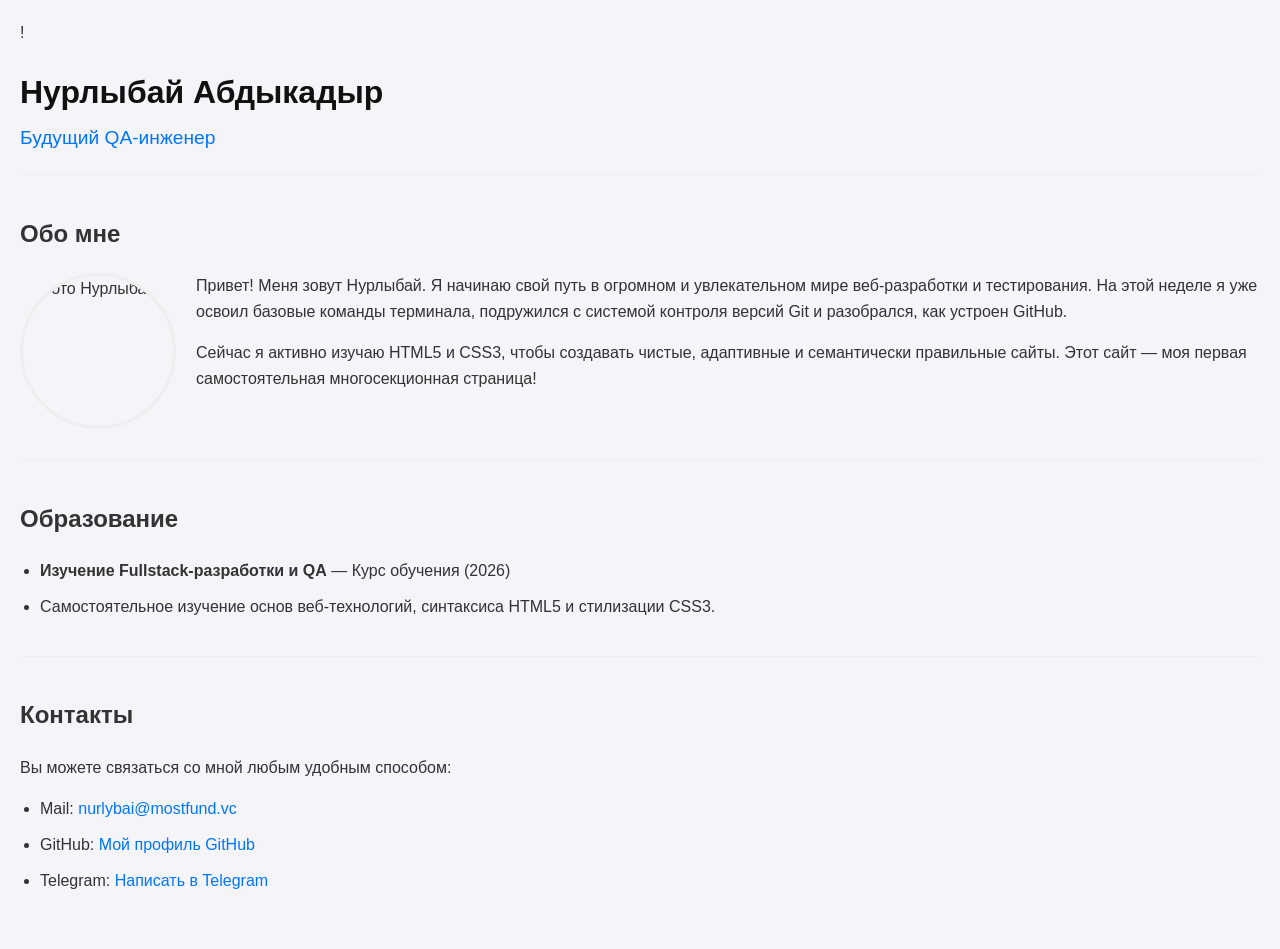
==== week-1/fe/about.html @ 4a9b3ab8 "feat: forced update of about page and styles" ====
<!DOCTYPE html>
<html lang="ru">
<head>
    <meta charset="UTF-8">
    <meta name="viewport" content="width=device-width, initial-scale=1.0">
    <title>Обо мне — Нурлыбай Абдыкадыр</title>
    <link rel="stylesheet" href="about.css">!
</head>
<body>

    <main class="container">
        <header>
            <h1>Нурлыбай Абдыкадыр</h1>
            <p class="tagline">Будущий QA-инженер</p>
        </header>

        <section class="profile-section">
            <h2>Обо мне</h2>
            <img src="img/nurla.png" alt="Фото Нурлыбая" class="profile-img">
            <p>Привет! Меня зовут Нурлыбай. Я начинаю свой путь в огромном и увлекательном мире веб-разработки и тестирования. На этой неделе я уже освоил базовые команды терминала, подружился с системой контроля версий Git и разобрался, как устроен GitHub.</p>
            <p>Сейчас я активно изучаю HTML5 и CSS3, чтобы создавать чистые, адаптивные и семантически правильные сайты. Этот сайт — моя первая самостоятельная многосекционная страница!</p>
        </section>

        <section class="education-section">
            <h2>Образование</h2>
            <ul>
                <li><strong>Изучение Fullstack-разработки и QA</strong> — Курс обучения (2026)</li>
                <li>Самостоятельное изучение основ веб-технологий, синтаксиса HTML5 и стилизации CSS3.</li>
            </ul>
        </section>

        <section class="contacts-section">
            <h2>Контакты</h2>
            <p>Вы можете связаться со мной любым удобным способом:</p>
            <ul class="contact-links">
                <li>Mail: <a href="mailto:nurlybai@mostfund.vc">nurlybai@mostfund.vc</a></li>
                <li>GitHub: <a href="https://github.com" target="_blank">Мой профиль GitHub</a></li>
                <li>Telegram: <a href="https://t.me/nurlybai21" target="_blank">Написать в Telegram</a></li>
            </ul>
        </section>
    </main>

</body>
</html>
---- week-1/fe/about.css ----
body {
    font-family: Arial, sans-serif;
    background-color: #f4f4f9;
    color: #333;
    line-height: 1.6;
    margin: 0;
    padding: 20px;
}!

.container {
    max-width: 800px;
    margin: 0 auto;
    background: #fff;
    padding: 30px;
    border-radius: 8px;
    box-shadow: 0 4px 6px rgba(0,0,0,0.1);
}

h1 {
    color: #111;
    margin-bottom: 5px;
}

.tagline {
    color: #0076ff;
    font-size: 1.2rem;
    margin-top: 0;
    margin-bottom: 20px;
}

section {
    border-top: 1px solid #eee;
    padding-top: 20px;
    padding-bottom: 20px;
}

/* Стили для круглой картинки */
.profile-img {
    float: left;
    width: 150px;
    height: 150px;
    object-fit: cover;
    border-radius: 50%;
    margin-right: 20px;
    margin-bottom: 10px;
    border: 3px solid #eee;
}

/* Сброс обтекания для секции "Обо мне" */
.profile-section::after {
    content: "";
    display: table;
    clear: both;
}

ul {
    padding-left: 20px;
}

li {
    margin-bottom: 10px;
}

/* Стилизация ссылок */
a {
    color: #0076ff;
    text-decoration: none;
}

a:hover {
    text-decoration: underline;
}
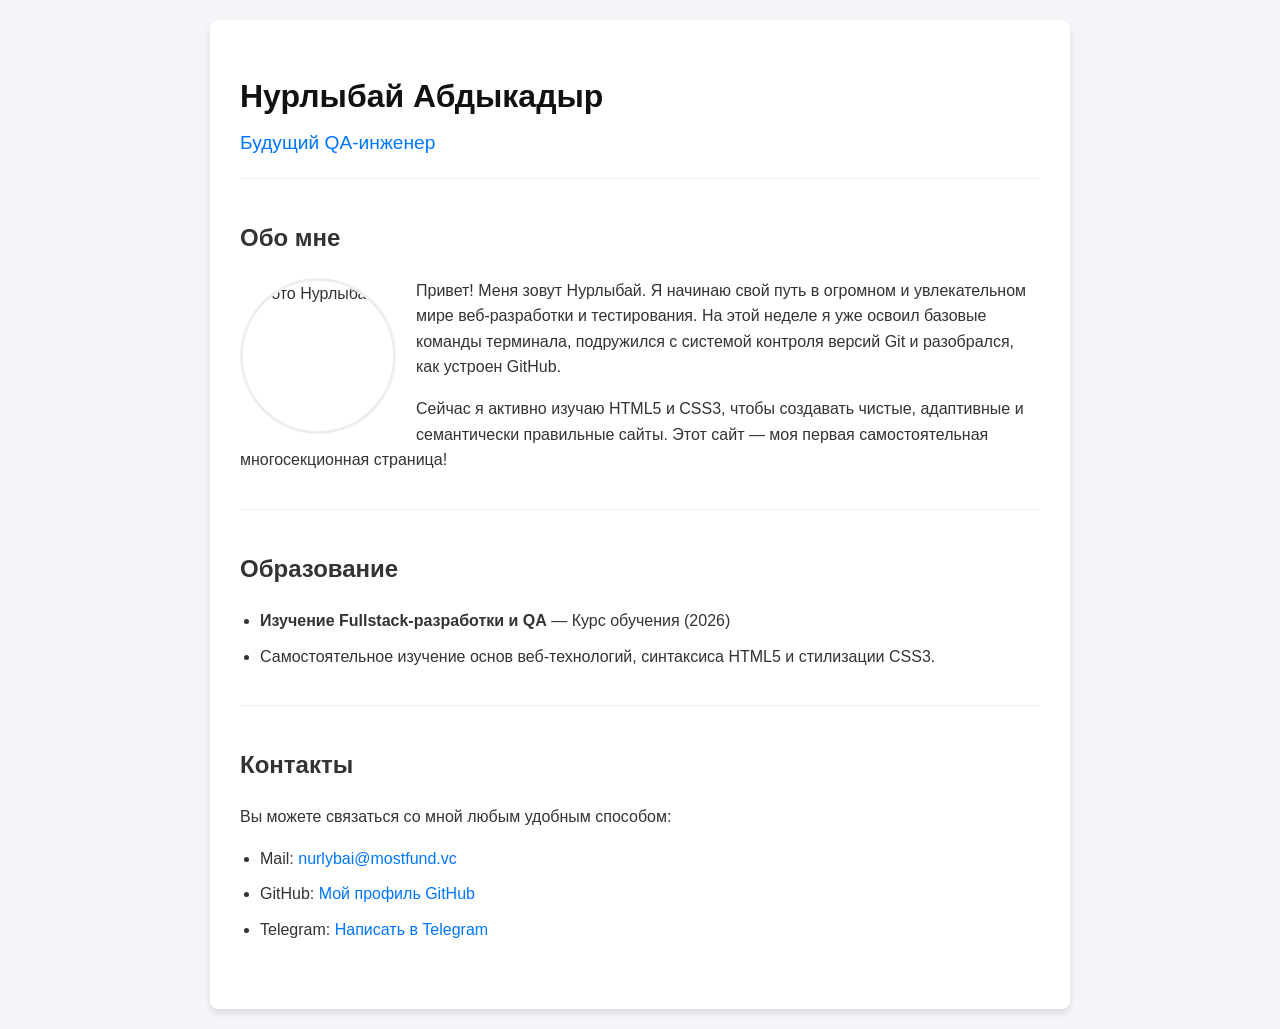
==== commit 3b93bc08: "fix: remove accidental exclamation marks from html and css" ====
--- a/week-1/fe/about.html
+++ b/week-1/fe/about.html
@@ -4,7 +4,7 @@
     <meta charset="UTF-8">
     <meta name="viewport" content="width=device-width, initial-scale=1.0">
     <title>Обо мне — Нурлыбай Абдыкадыр</title>
-    <link rel="stylesheet" href="about.css">!
+    <link rel="stylesheet" href="about.css">
 </head>
 <body>
 
--- a/week-1/fe/about.css
+++ b/week-1/fe/about.css
@@ -5,7 +5,7 @@
     line-height: 1.6;
     margin: 0;
     padding: 20px;
-}!
+}
 
 .container {
     max-width: 800px;
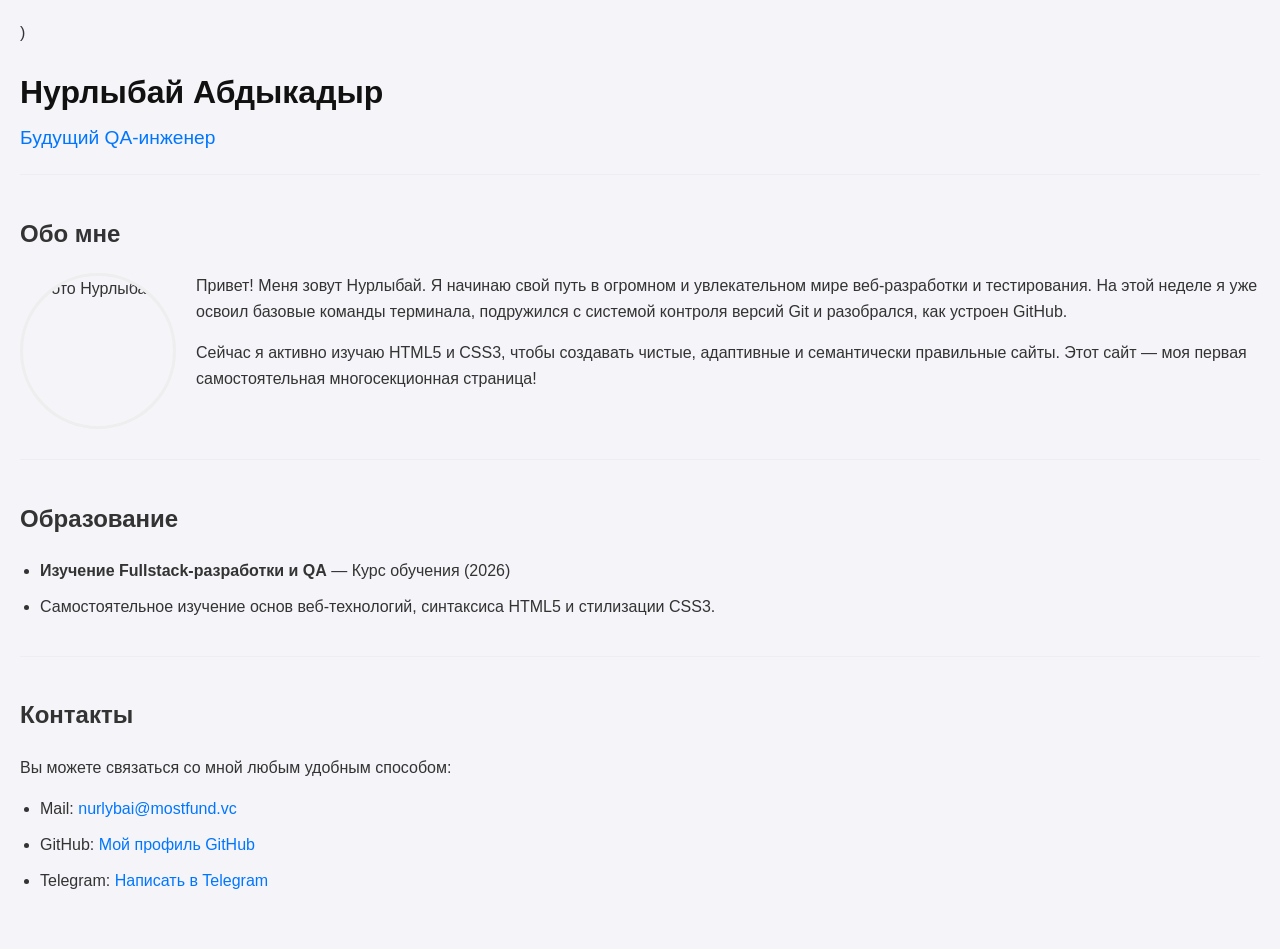
==== commit 0ef21b91: "fix: clear syntax" ====
--- a/week-1/fe/about.html
+++ b/week-1/fe/about.html
@@ -4,7 +4,7 @@
     <meta charset="UTF-8">
     <meta name="viewport" content="width=device-width, initial-scale=1.0">
     <title>Обо мне — Нурлыбай Абдыкадыр</title>
-    <link rel="stylesheet" href="about.css">
+    <link rel="stylesheet" href="about.css">)
 </head>
 <body>
 
--- a/week-1/fe/about.css
+++ b/week-1/fe/about.css
@@ -5,7 +5,7 @@
     line-height: 1.6;
     margin: 0;
     padding: 20px;
-}
+})
 
 .container {
     max-width: 800px;
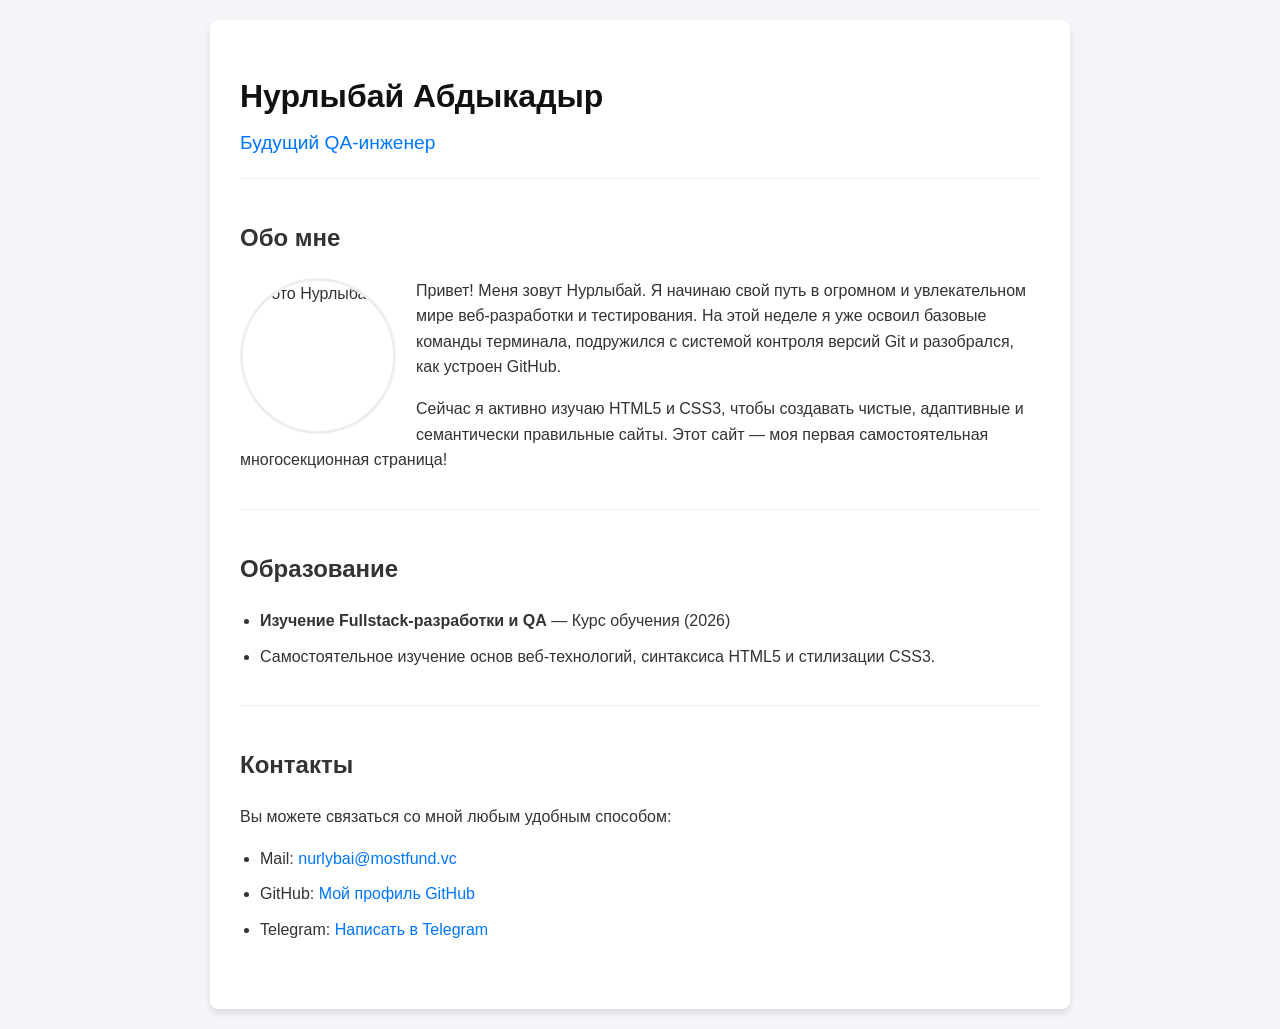
==== commit be1e594e: "fix: remove accidental closing parentheses from html and css" ====
--- a/week-1/fe/about.html
+++ b/week-1/fe/about.html
@@ -4,7 +4,7 @@
     <meta charset="UTF-8">
     <meta name="viewport" content="width=device-width, initial-scale=1.0">
     <title>Обо мне — Нурлыбай Абдыкадыр</title>
-    <link rel="stylesheet" href="about.css">)
+    <link rel="stylesheet" href="about.css">
 </head>
 <body>
 
--- a/week-1/fe/about.css
+++ b/week-1/fe/about.css
@@ -5,7 +5,7 @@
     line-height: 1.6;
     margin: 0;
     padding: 20px;
-})
+}
 
 .container {
     max-width: 800px;
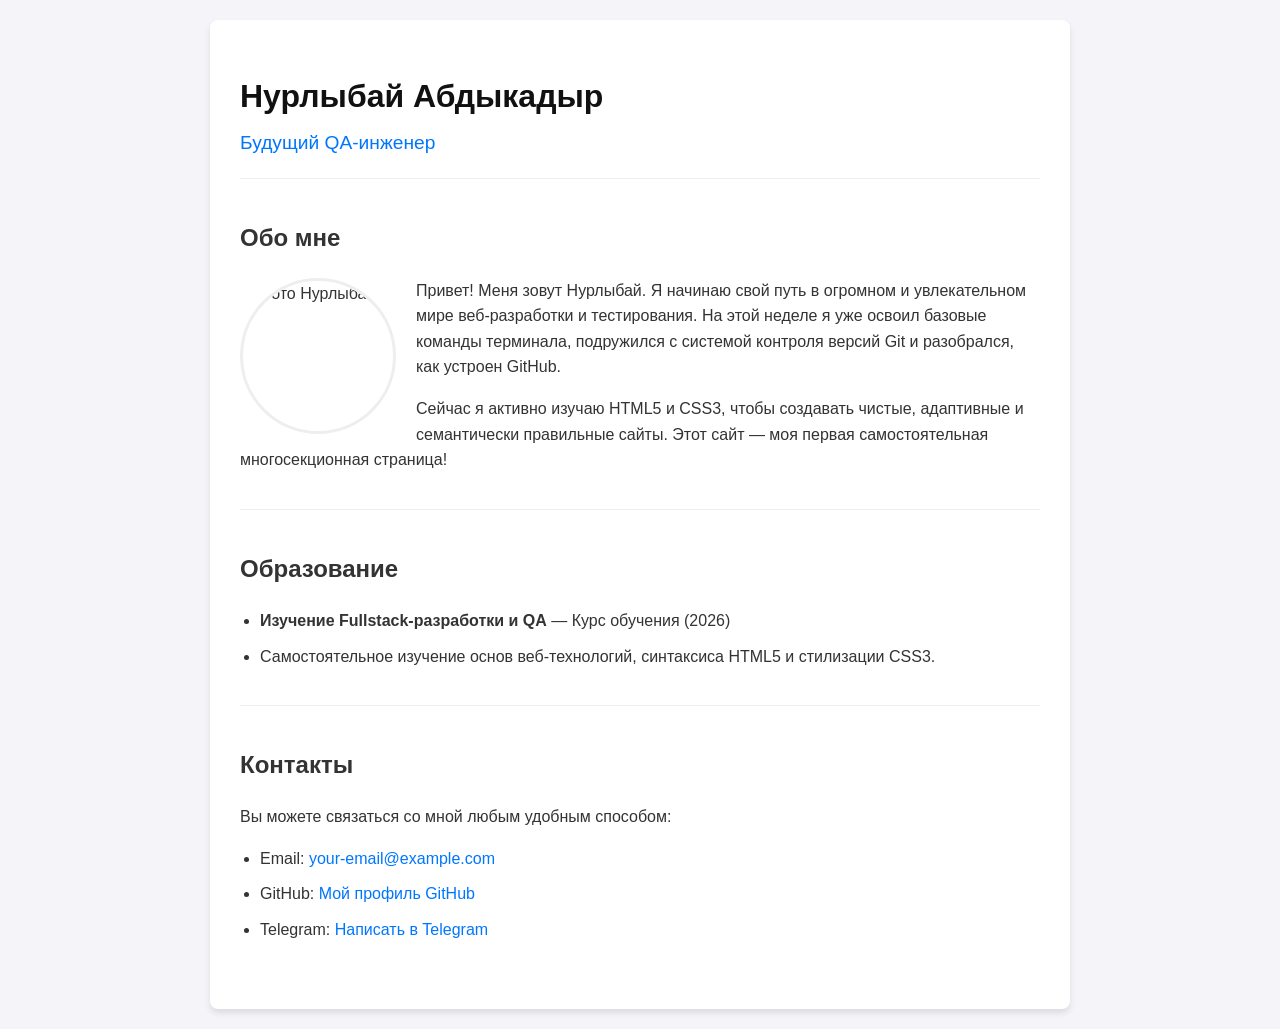
==== commit 190a72b8: "chore: complete rebuild of about page with pristine html and css" ====
--- a/week-1/fe/about.html
+++ b/week-1/fe/about.html
@@ -33,9 +33,9 @@
             <h2>Контакты</h2>
             <p>Вы можете связаться со мной любым удобным способом:</p>
             <ul class="contact-links">
-                <li>Mail: <a href="mailto:nurlybai@mostfund.vc">nurlybai@mostfund.vc</a></li>
+                <li>Email: <a href="mailto:your-email@example.com">your-email@example.com</a></li>
                 <li>GitHub: <a href="https://github.com" target="_blank">Мой профиль GitHub</a></li>
-                <li>Telegram: <a href="https://t.me/nurlybai21" target="_blank">Написать в Telegram</a></li>
+                <li>Telegram: <a href="https://t.me" target="_blank">Написать в Telegram</a></li>
             </ul>
         </section>
     </main>
--- a/week-1/fe/about.css
+++ b/week-1/fe/about.css
@@ -46,7 +46,7 @@
     border: 3px solid #eee;
 }
 
-/* Сброс обтекания для секции "Обо мне" */
+/* Сброс обтекания */
 .profile-section::after {
     content: "";
     display: table;
@@ -61,7 +61,6 @@
     margin-bottom: 10px;
 }
 
-/* Стилизация ссылок */
 a {
     color: #0076ff;
     text-decoration: none;
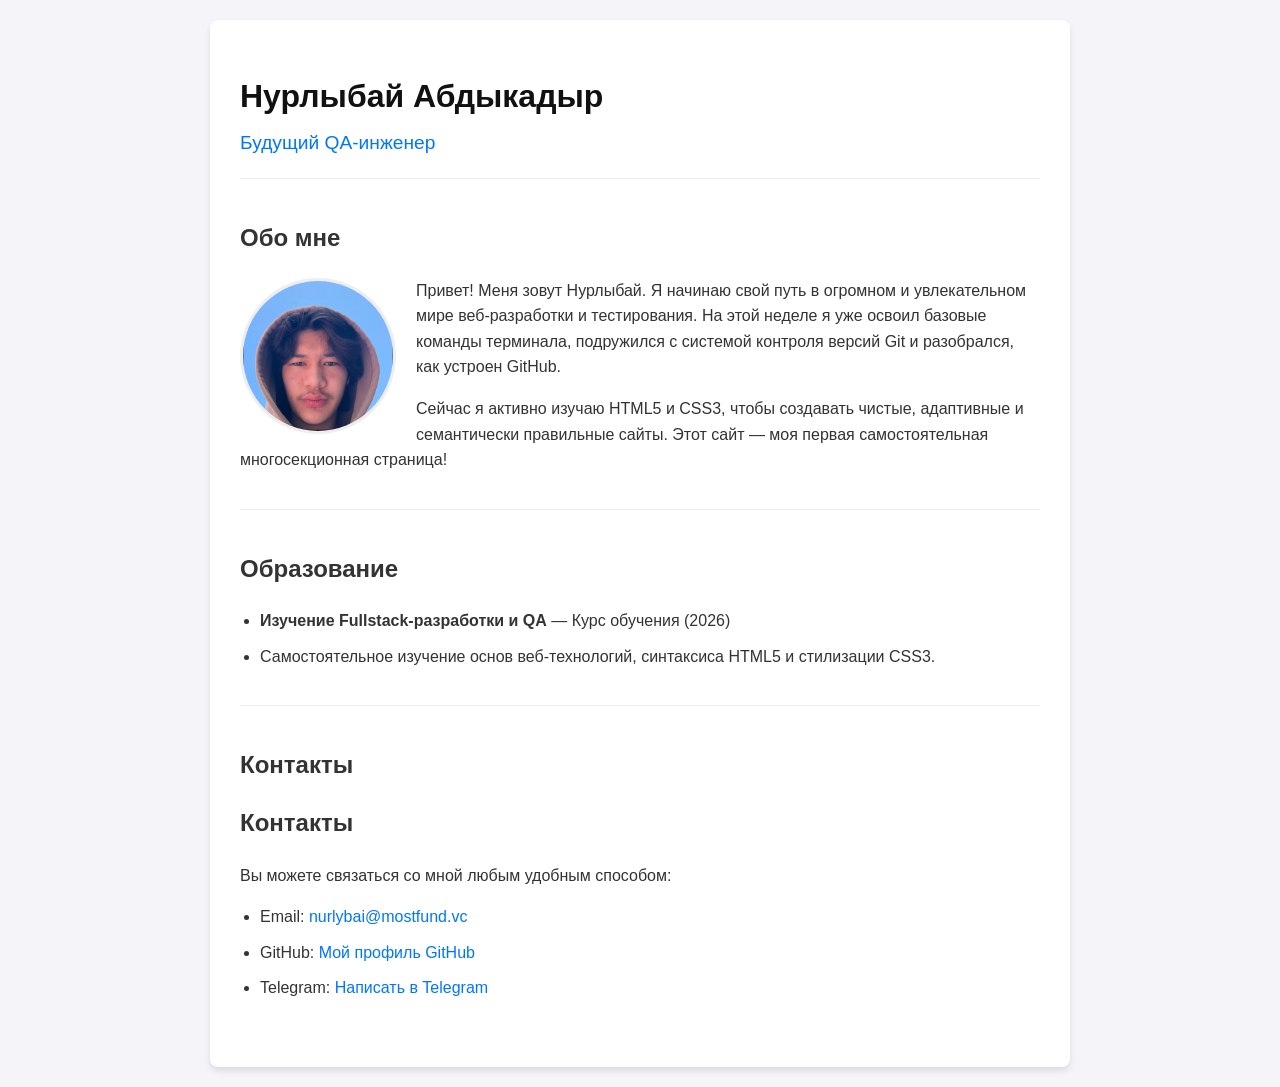
==== commit 5e7b5ce0: "fix: use correct profile image filename" ====
--- a/week-1/fe/about.html
+++ b/week-1/fe/about.html
@@ -30,13 +30,13 @@
         </section>
 
         <section class="contacts-section">
-            <h2>Контакты</h2>
+            <h2>Контакты</h2><h2>Контакты</h2>
             <p>Вы можете связаться со мной любым удобным способом:</p>
-            <ul class="contact-links">
-                <li>Email: <a href="mailto:your-email@example.com">your-email@example.com</a></li>
-                <li>GitHub: <a href="https://github.com" target="_blank">Мой профиль GitHub</a></li>
-                <li>Telegram: <a href="https://t.me" target="_blank">Написать в Telegram</a></li>
-            </ul>
+         <ul class="contact-links">
+            <li>Email: <a href="mailto:nurlybai@mostfund.vc">nurlybai@mostfund.vc</a></li>
+            <li>GitHub: <a href="https://github.com" target="_blank">Мой профиль GitHub</a></li>
+            <li>Telegram: <a href="https://t.me/nurlybai21" target="_blank">Написать в Telegram</a></li>
+        </ul> 
         </section>
     </main>
 
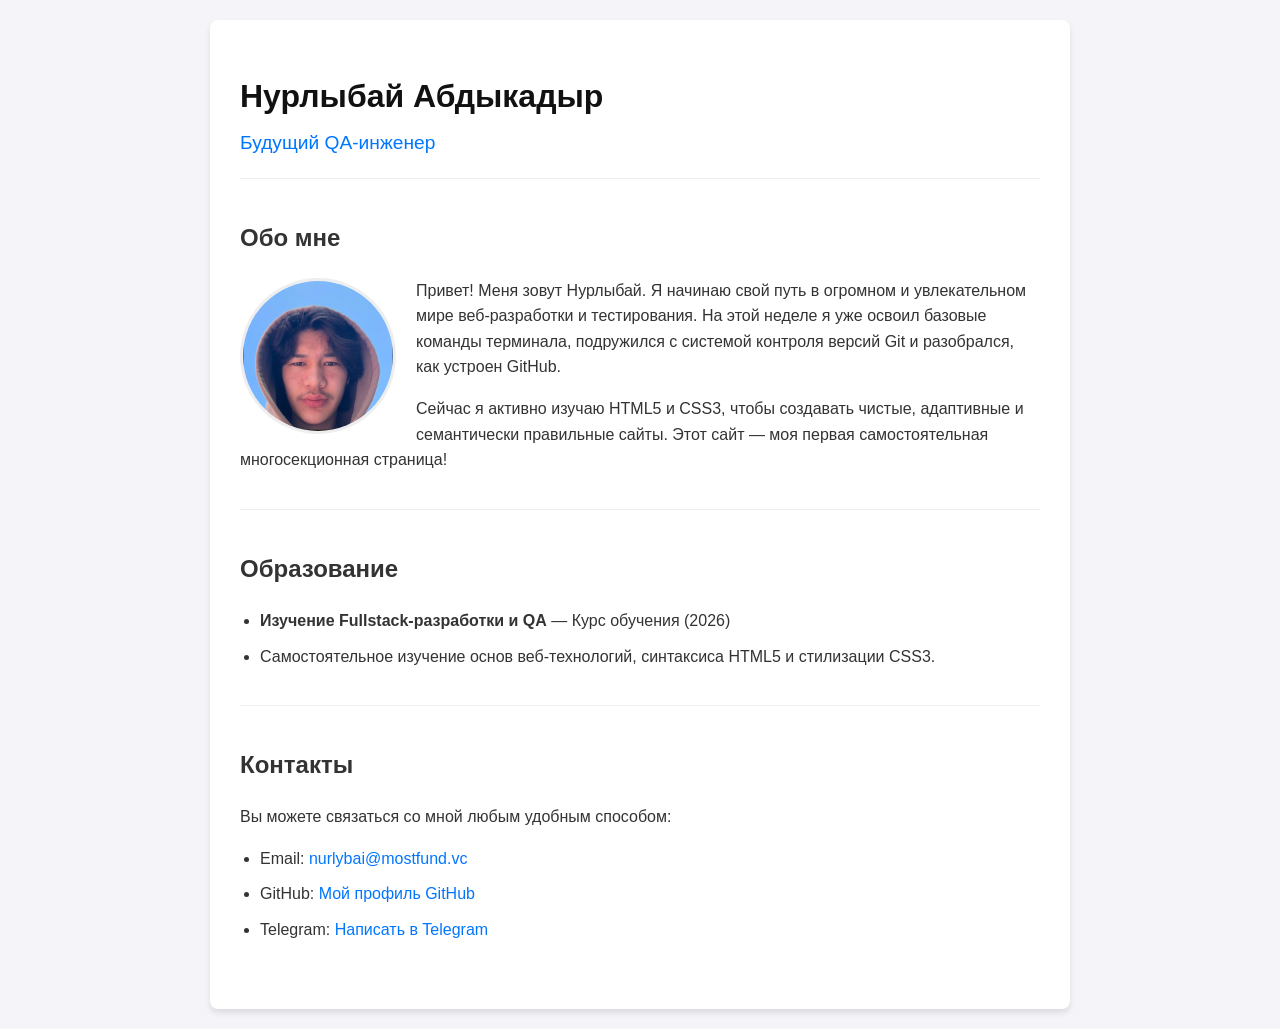
==== commit 8ebd37e8: "fix: remove duplicate closing h2 tag in contacts section" ====
--- a/week-1/fe/about.html
+++ b/week-1/fe/about.html
@@ -30,7 +30,7 @@
         </section>
 
         <section class="contacts-section">
-            <h2>Контакты</h2><h2>Контакты</h2>
+            <h2>Контакты</h2>
             <p>Вы можете связаться со мной любым удобным способом:</p>
          <ul class="contact-links">
             <li>Email: <a href="mailto:nurlybai@mostfund.vc">nurlybai@mostfund.vc</a></li>
